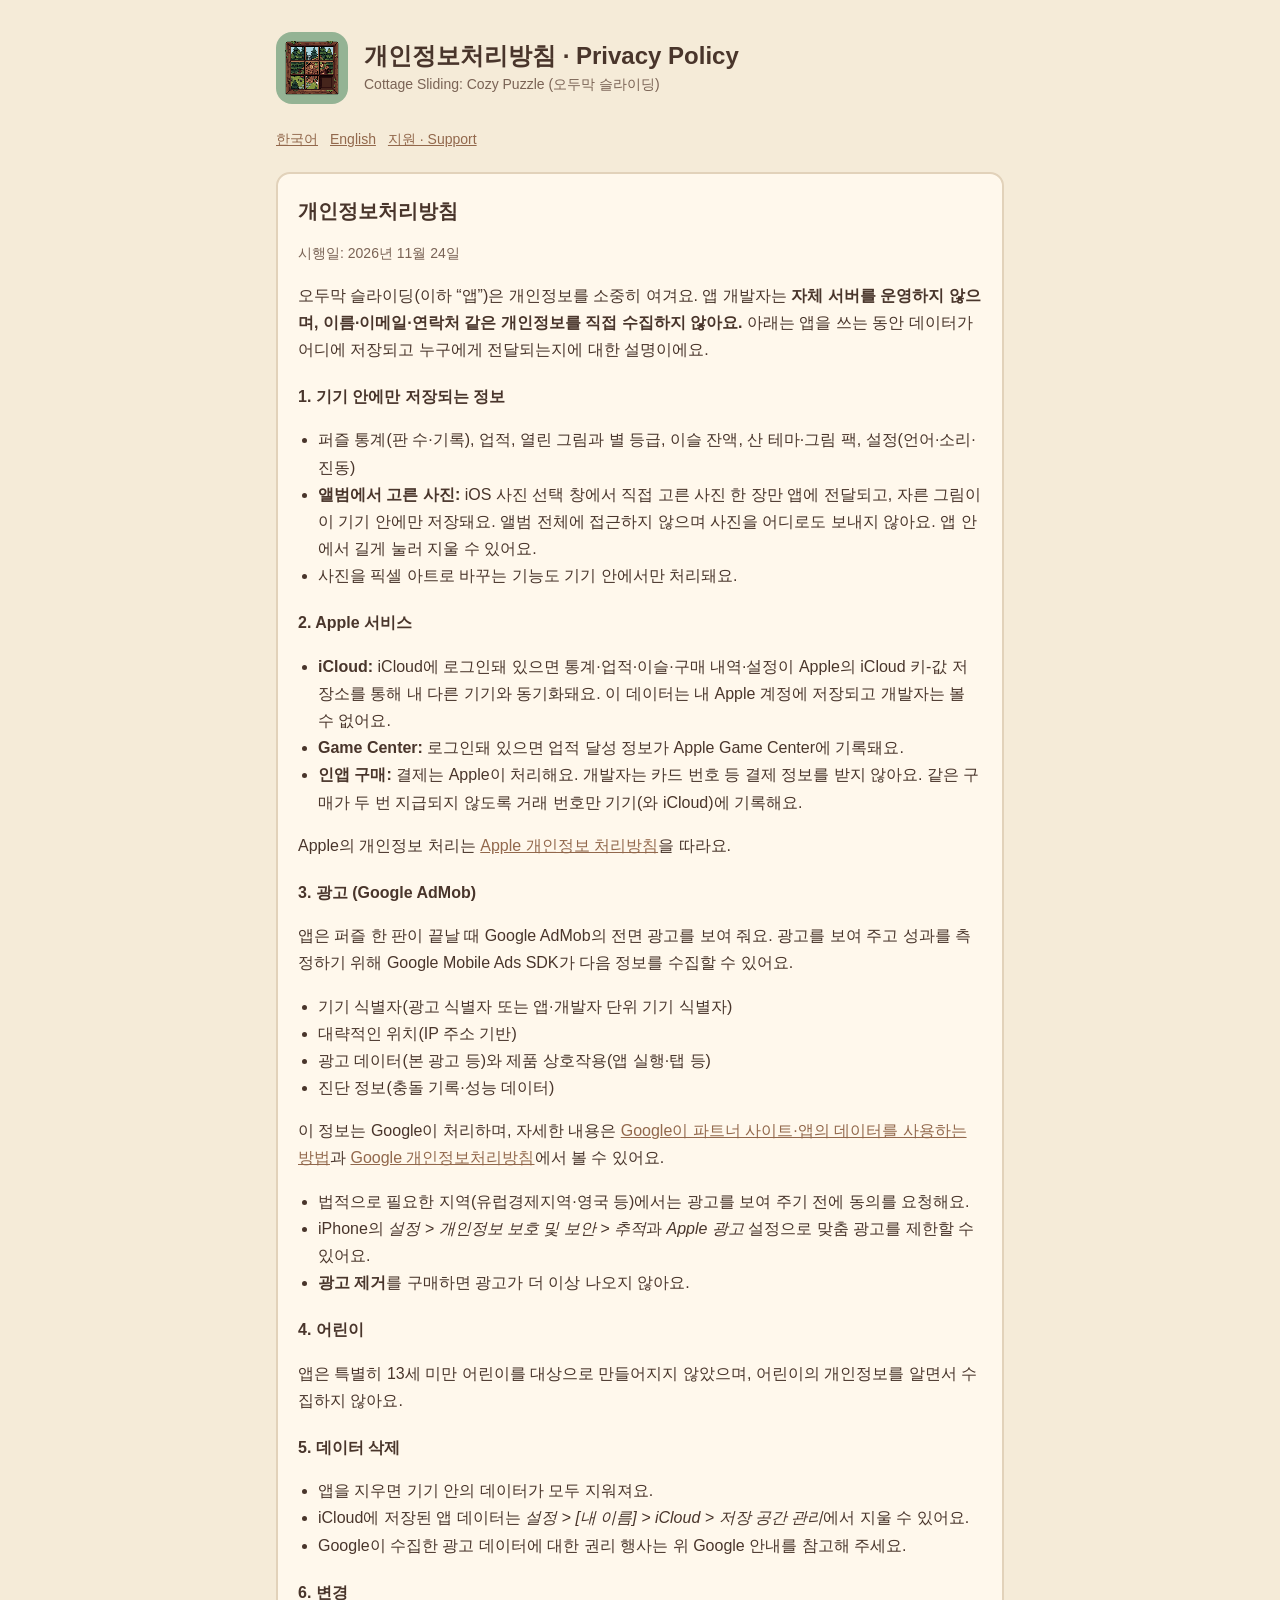
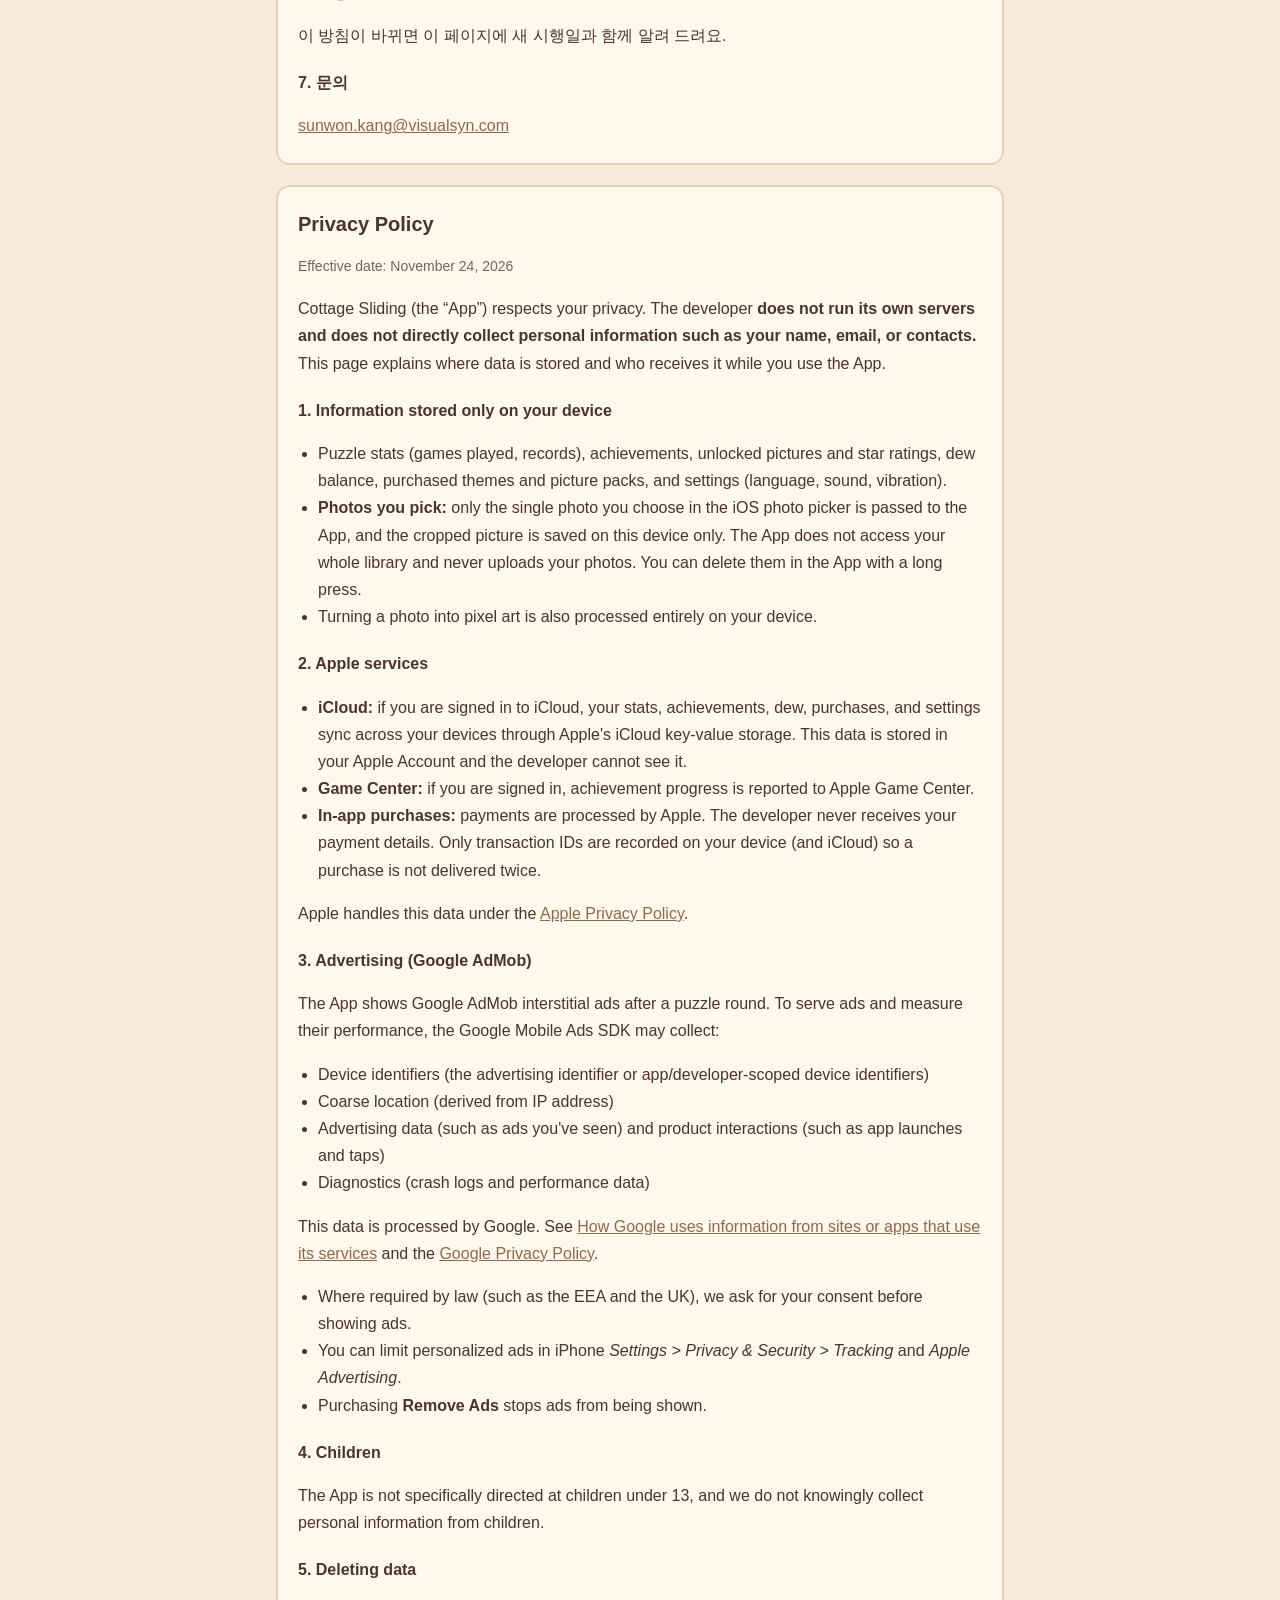
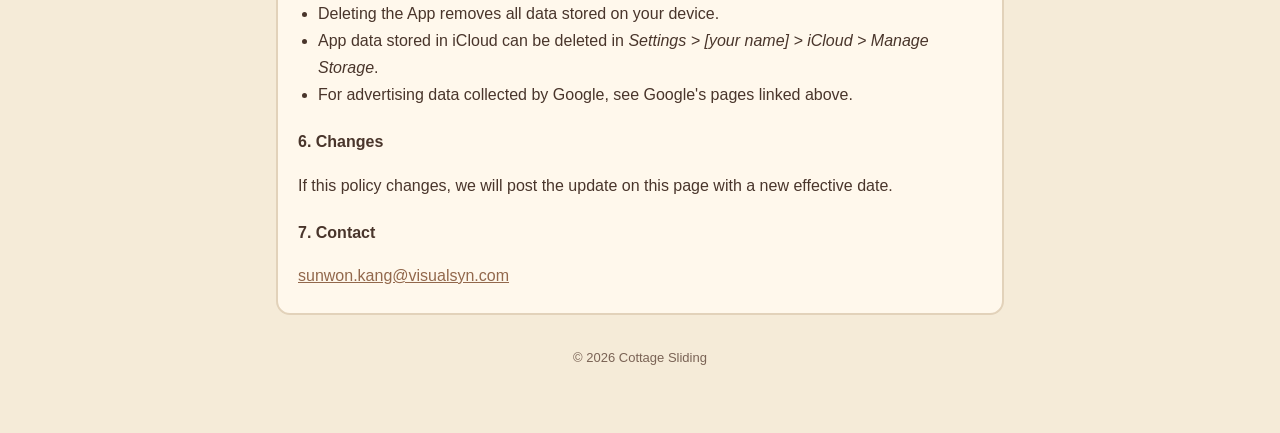
==== privacy.html @ 7bee7ee9 "Cottage Sliding: support page, privacy policy, app-ads.txt" ====
<!doctype html>
<html lang="ko">
<head>
<meta charset="utf-8">
<meta name="viewport" content="width=device-width, initial-scale=1">
<title>Privacy Policy · Cottage Sliding</title>
<meta name="description" content="Cottage Sliding: Cozy Puzzle 개인정보처리방침 · Privacy Policy">
<link rel="icon" href="icon.png">
<link rel="stylesheet" href="style.css">
</head>
<body>
<main>
  <header class="app">
    <img src="icon.png" alt="">
    <div>
      <h1>개인정보처리방침 · Privacy Policy</h1>
      <p>Cottage Sliding: Cozy Puzzle (오두막 슬라이딩)</p>
    </div>
  </header>
  <nav class="lang"><a href="#ko">한국어</a><a href="#en">English</a><a href="index.html">지원 · Support</a></nav>

  <section class="card" id="ko">
    <h2>개인정보처리방침</h2>
    <p class="muted">시행일: 2026년 11월 24일</p>
    <p>오두막 슬라이딩(이하 “앱”)은 개인정보를 소중히 여겨요. 앱 개발자는 <strong>자체 서버를 운영하지 않으며, 이름·이메일·연락처 같은 개인정보를 직접 수집하지 않아요.</strong> 아래는 앱을 쓰는 동안 데이터가 어디에 저장되고 누구에게 전달되는지에 대한 설명이에요.</p>

    <h3>1. 기기 안에만 저장되는 정보</h3>
    <ul>
      <li>퍼즐 통계(판 수·기록), 업적, 열린 그림과 별 등급, 이슬 잔액, 산 테마·그림 팩, 설정(언어·소리·진동)</li>
      <li><strong>앨범에서 고른 사진:</strong> iOS 사진 선택 창에서 직접 고른 사진 한 장만 앱에 전달되고, 자른 그림이 이 기기 안에만 저장돼요. 앨범 전체에 접근하지 않으며 사진을 어디로도 보내지 않아요. 앱 안에서 길게 눌러 지울 수 있어요.</li>
      <li>사진을 픽셀 아트로 바꾸는 기능도 기기 안에서만 처리돼요.</li>
    </ul>

    <h3>2. Apple 서비스</h3>
    <ul>
      <li><strong>iCloud:</strong> iCloud에 로그인돼 있으면 통계·업적·이슬·구매 내역·설정이 Apple의 iCloud 키-값 저장소를 통해 내 다른 기기와 동기화돼요. 이 데이터는 내 Apple 계정에 저장되고 개발자는 볼 수 없어요.</li>
      <li><strong>Game Center:</strong> 로그인돼 있으면 업적 달성 정보가 Apple Game Center에 기록돼요.</li>
      <li><strong>인앱 구매:</strong> 결제는 Apple이 처리해요. 개발자는 카드 번호 등 결제 정보를 받지 않아요. 같은 구매가 두 번 지급되지 않도록 거래 번호만 기기(와 iCloud)에 기록해요.</li>
    </ul>
    <p>Apple의 개인정보 처리는 <a href="https://www.apple.com/kr/legal/privacy/" rel="noopener">Apple 개인정보 처리방침</a>을 따라요.</p>

    <h3>3. 광고 (Google AdMob)</h3>
    <p>앱은 퍼즐 한 판이 끝날 때 Google AdMob의 전면 광고를 보여 줘요. 광고를 보여 주고 성과를 측정하기 위해 Google Mobile Ads SDK가 다음 정보를 수집할 수 있어요.</p>
    <ul>
      <li>기기 식별자(광고 식별자 또는 앱·개발자 단위 기기 식별자)</li>
      <li>대략적인 위치(IP 주소 기반)</li>
      <li>광고 데이터(본 광고 등)와 제품 상호작용(앱 실행·탭 등)</li>
      <li>진단 정보(충돌 기록·성능 데이터)</li>
    </ul>
    <p>이 정보는 Google이 처리하며, 자세한 내용은 <a href="https://policies.google.com/technologies/partner-sites" rel="noopener">Google이 파트너 사이트·앱의 데이터를 사용하는 방법</a>과 <a href="https://policies.google.com/privacy" rel="noopener">Google 개인정보처리방침</a>에서 볼 수 있어요.</p>
    <ul>
      <li>법적으로 필요한 지역(유럽경제지역·영국 등)에서는 광고를 보여 주기 전에 동의를 요청해요.</li>
      <li>iPhone의 <em>설정 &gt; 개인정보 보호 및 보안 &gt; 추적</em>과 <em>Apple 광고</em> 설정으로 맞춤 광고를 제한할 수 있어요.</li>
      <li><strong>광고 제거</strong>를 구매하면 광고가 더 이상 나오지 않아요.</li>
    </ul>

    <h3>4. 어린이</h3>
    <p>앱은 특별히 13세 미만 어린이를 대상으로 만들어지지 않았으며, 어린이의 개인정보를 알면서 수집하지 않아요.</p>

    <h3>5. 데이터 삭제</h3>
    <ul>
      <li>앱을 지우면 기기 안의 데이터가 모두 지워져요.</li>
      <li>iCloud에 저장된 앱 데이터는 <em>설정 &gt; [내 이름] &gt; iCloud &gt; 저장 공간 관리</em>에서 지울 수 있어요.</li>
      <li>Google이 수집한 광고 데이터에 대한 권리 행사는 위 Google 안내를 참고해 주세요.</li>
    </ul>

    <h3>6. 변경</h3>
    <p>이 방침이 바뀌면 이 페이지에 새 시행일과 함께 알려 드려요.</p>

    <h3>7. 문의</h3>
    <p><a href="mailto:sunwon.kang@visualsyn.com">sunwon.kang@visualsyn.com</a></p>
  </section>

  <section class="card" id="en">
    <h2>Privacy Policy</h2>
    <p class="muted">Effective date: November 24, 2026</p>
    <p>Cottage Sliding (the “App”) respects your privacy. The developer <strong>does not run its own servers and does not directly collect personal information such as your name, email, or contacts.</strong> This page explains where data is stored and who receives it while you use the App.</p>

    <h3>1. Information stored only on your device</h3>
    <ul>
      <li>Puzzle stats (games played, records), achievements, unlocked pictures and star ratings, dew balance, purchased themes and picture packs, and settings (language, sound, vibration).</li>
      <li><strong>Photos you pick:</strong> only the single photo you choose in the iOS photo picker is passed to the App, and the cropped picture is saved on this device only. The App does not access your whole library and never uploads your photos. You can delete them in the App with a long press.</li>
      <li>Turning a photo into pixel art is also processed entirely on your device.</li>
    </ul>

    <h3>2. Apple services</h3>
    <ul>
      <li><strong>iCloud:</strong> if you are signed in to iCloud, your stats, achievements, dew, purchases, and settings sync across your devices through Apple's iCloud key-value storage. This data is stored in your Apple Account and the developer cannot see it.</li>
      <li><strong>Game Center:</strong> if you are signed in, achievement progress is reported to Apple Game Center.</li>
      <li><strong>In-app purchases:</strong> payments are processed by Apple. The developer never receives your payment details. Only transaction IDs are recorded on your device (and iCloud) so a purchase is not delivered twice.</li>
    </ul>
    <p>Apple handles this data under the <a href="https://www.apple.com/legal/privacy/" rel="noopener">Apple Privacy Policy</a>.</p>

    <h3>3. Advertising (Google AdMob)</h3>
    <p>The App shows Google AdMob interstitial ads after a puzzle round. To serve ads and measure their performance, the Google Mobile Ads SDK may collect:</p>
    <ul>
      <li>Device identifiers (the advertising identifier or app/developer-scoped device identifiers)</li>
      <li>Coarse location (derived from IP address)</li>
      <li>Advertising data (such as ads you've seen) and product interactions (such as app launches and taps)</li>
      <li>Diagnostics (crash logs and performance data)</li>
    </ul>
    <p>This data is processed by Google. See <a href="https://policies.google.com/technologies/partner-sites" rel="noopener">How Google uses information from sites or apps that use its services</a> and the <a href="https://policies.google.com/privacy" rel="noopener">Google Privacy Policy</a>.</p>
    <ul>
      <li>Where required by law (such as the EEA and the UK), we ask for your consent before showing ads.</li>
      <li>You can limit personalized ads in iPhone <em>Settings &gt; Privacy &amp; Security &gt; Tracking</em> and <em>Apple Advertising</em>.</li>
      <li>Purchasing <strong>Remove Ads</strong> stops ads from being shown.</li>
    </ul>

    <h3>4. Children</h3>
    <p>The App is not specifically directed at children under 13, and we do not knowingly collect personal information from children.</p>

    <h3>5. Deleting data</h3>
    <ul>
      <li>Deleting the App removes all data stored on your device.</li>
      <li>App data stored in iCloud can be deleted in <em>Settings &gt; [your name] &gt; iCloud &gt; Manage Storage</em>.</li>
      <li>For advertising data collected by Google, see Google's pages linked above.</li>
    </ul>

    <h3>6. Changes</h3>
    <p>If this policy changes, we will post the update on this page with a new effective date.</p>

    <h3>7. Contact</h3>
    <p><a href="mailto:sunwon.kang@visualsyn.com">sunwon.kang@visualsyn.com</a></p>
  </section>

  <footer>© 2026 Cottage Sliding</footer>
</main>
</body>
</html>
---- style.css ----
:root {
  --bg: #F5EBD8;
  --card: #FFF8EC;
  --ink: #49352B;
  --soft: #7A6355;
  --wood: #92684C;
  --green: #73946A;
  --line: #E2D2BA;
}
@media (prefers-color-scheme: dark) {
  :root {
    --bg: #211A15;
    --card: #2D241E;
    --ink: #F3E7D3;
    --soft: #CDBBA6;
    --wood: #C99B78;
    --green: #9DBE93;
    --line: #4A3D33;
  }
}
* { box-sizing: border-box; }
html { -webkit-text-size-adjust: 100%; }
body {
  margin: 0;
  background: var(--bg);
  color: var(--ink);
  font: 16px/1.7 -apple-system, BlinkMacSystemFont, "Apple SD Gothic Neo", "Noto Sans KR", "Segoe UI", sans-serif;
}
main { max-width: 760px; margin: 0 auto; padding: 32px 16px 64px; }
header.app { display: flex; align-items: center; gap: 16px; margin-bottom: 24px; }
header.app img { width: 72px; height: 72px; border-radius: 16px; image-rendering: pixelated; }
header.app h1 { margin: 0; font-size: 24px; line-height: 1.3; }
header.app p { margin: 2px 0 0; color: var(--soft); font-size: 14px; }
nav.lang { margin: 0 0 20px; font-size: 14px; }
nav.lang a { color: var(--wood); margin-right: 12px; }
section.card {
  background: var(--card);
  border: 2px solid var(--line);
  border-radius: 14px;
  padding: 20px 20px 8px;
  margin-bottom: 20px;
}
h2 { font-size: 20px; margin: 0 0 12px; }
h3 { font-size: 16px; margin: 20px 0 6px; }
p, li { color: var(--ink); }
ul { padding-left: 20px; }
a { color: var(--wood); }
.muted { color: var(--soft); font-size: 14px; }
footer { color: var(--soft); font-size: 13px; text-align: center; margin-top: 32px; }
table { width: 100%; border-collapse: collapse; font-size: 14px; margin: 8px 0 16px; }
th, td { text-align: left; padding: 8px 6px; border-bottom: 1px solid var(--line); vertical-align: top; }
th { color: var(--soft); font-weight: 600; }
.table-wrap { overflow-x: auto; }
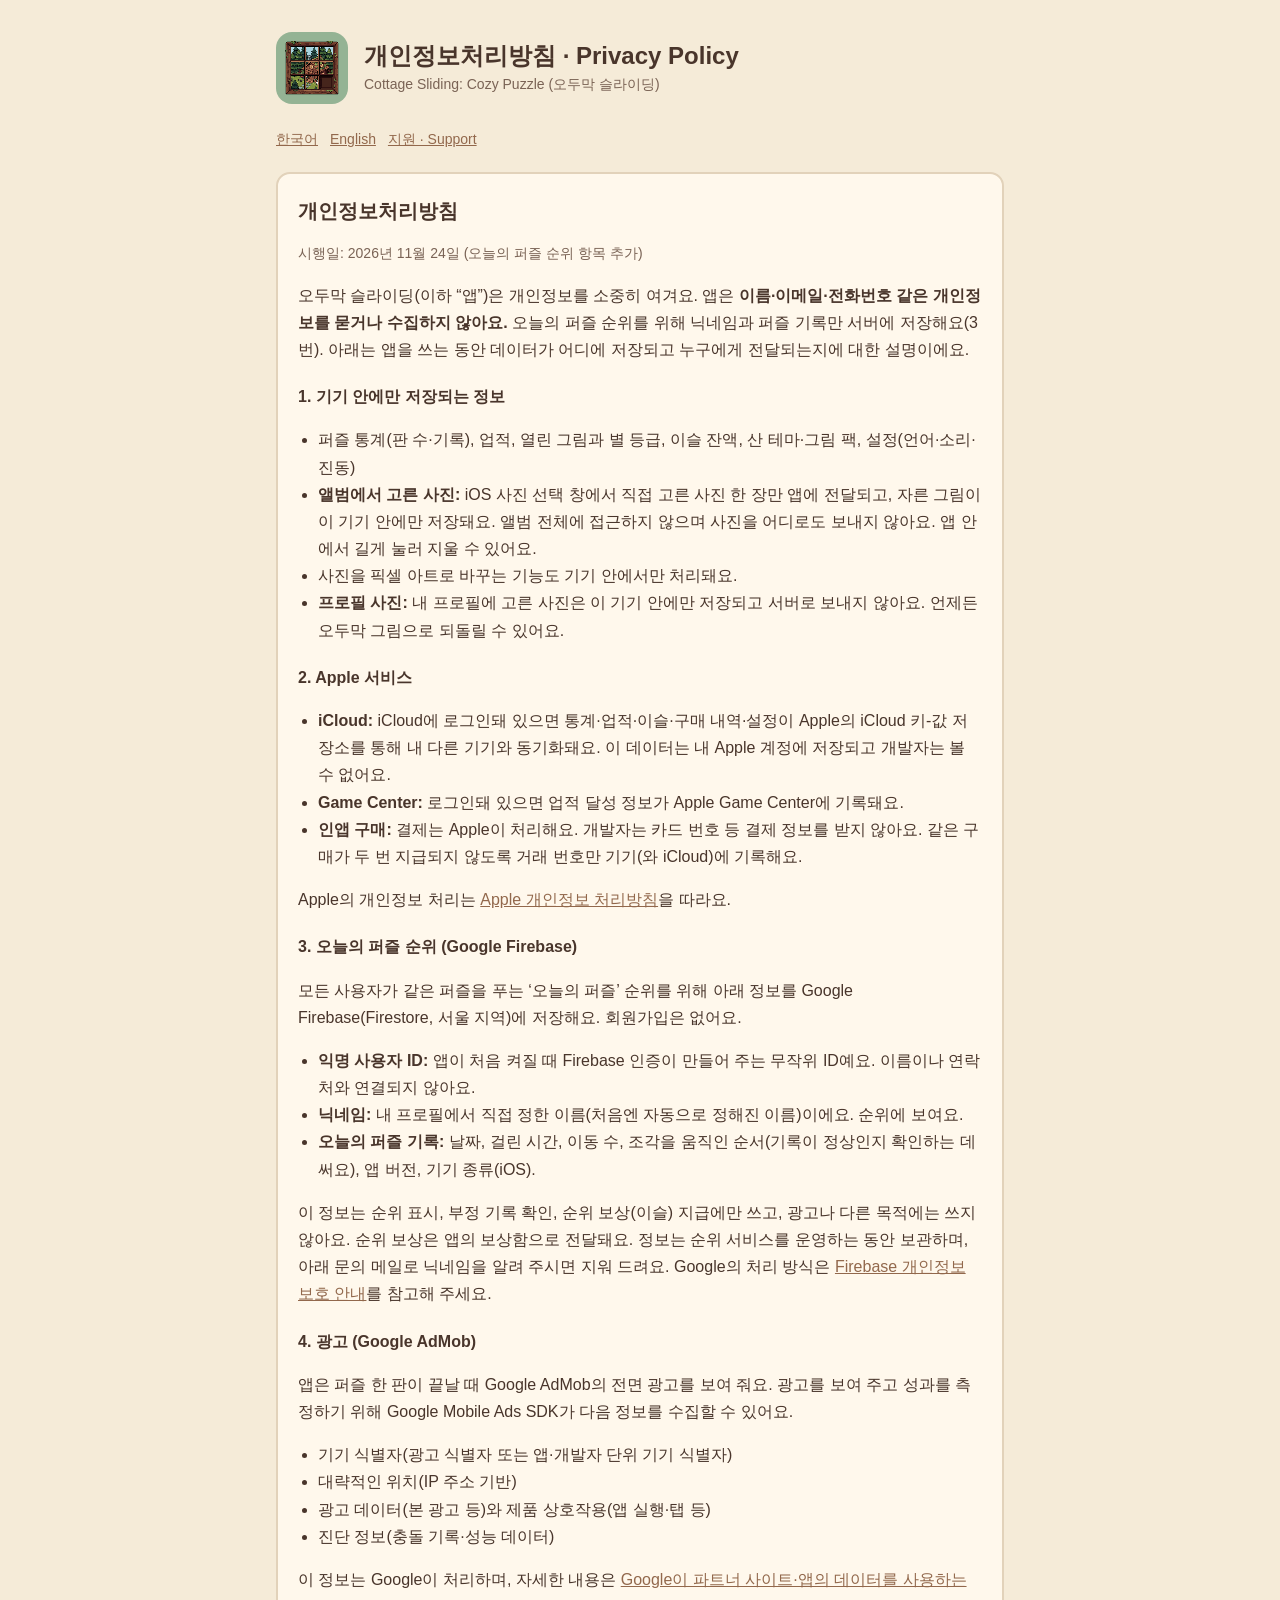
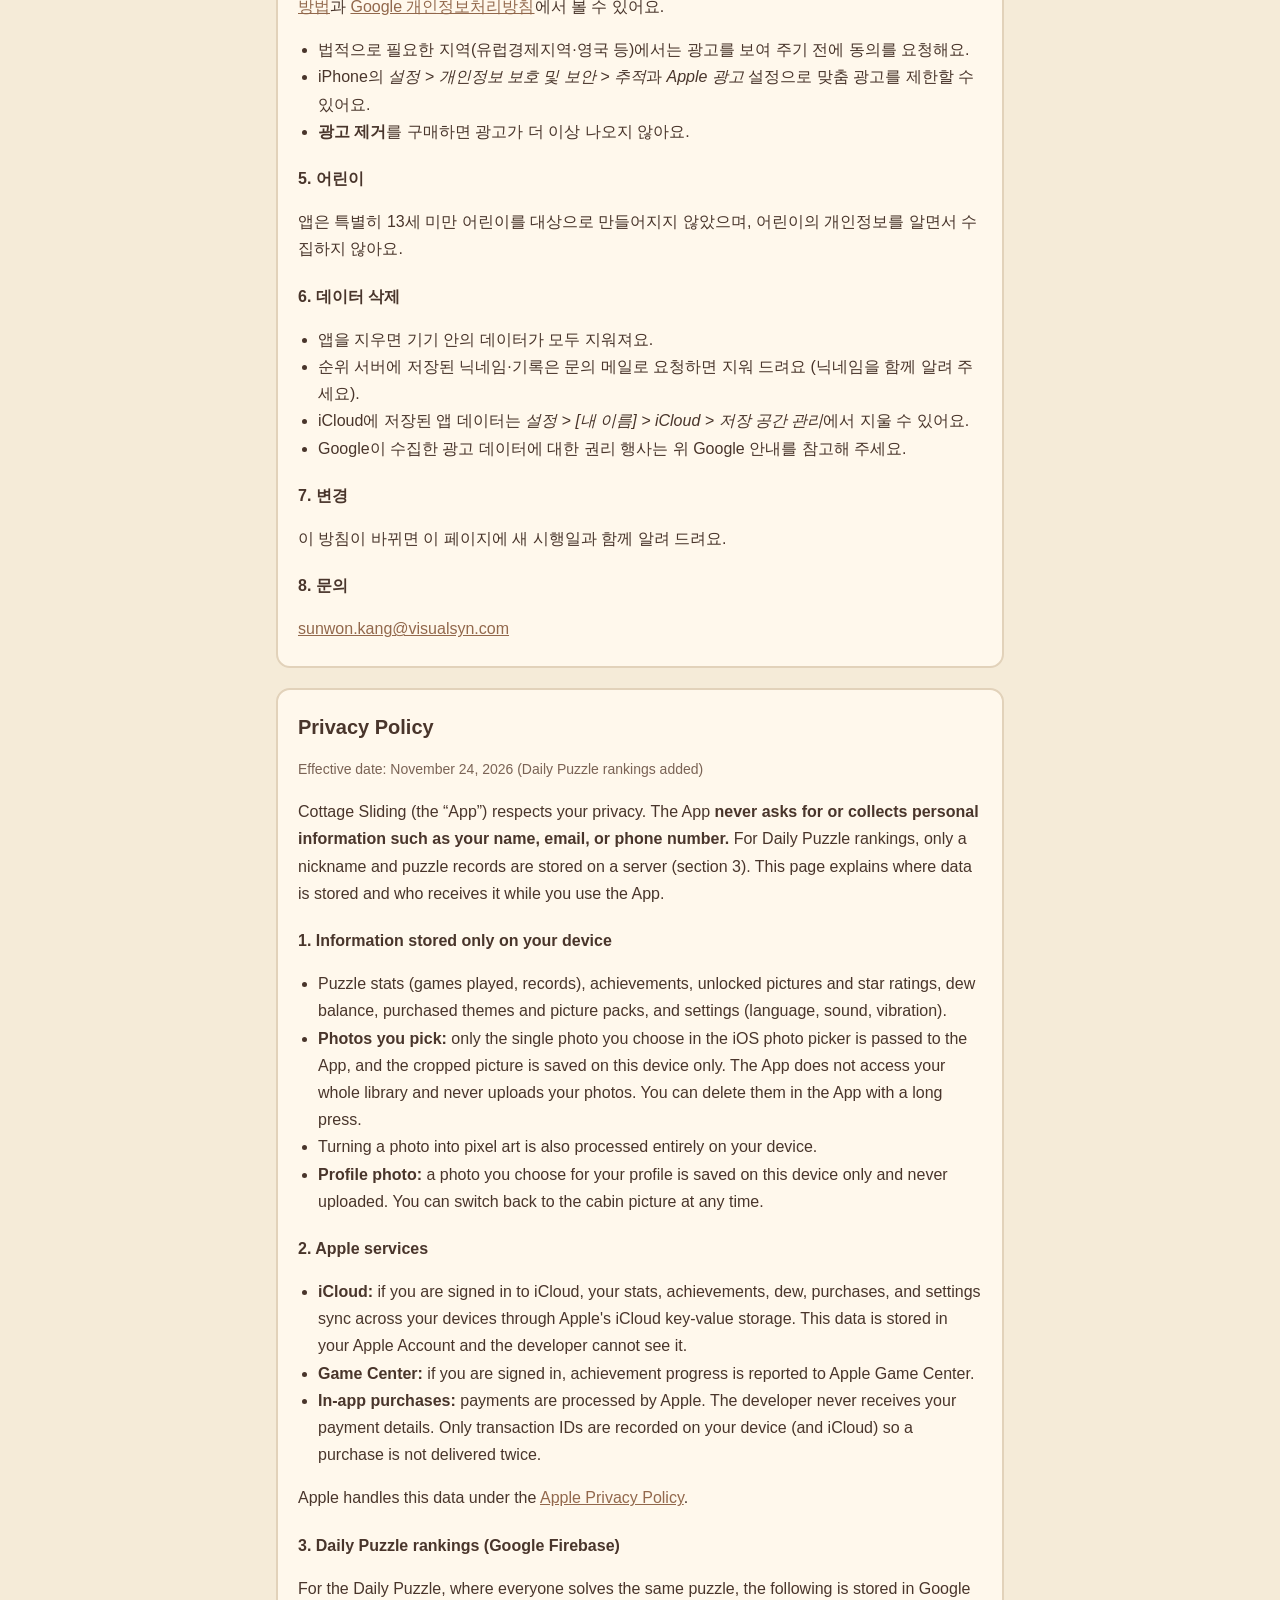
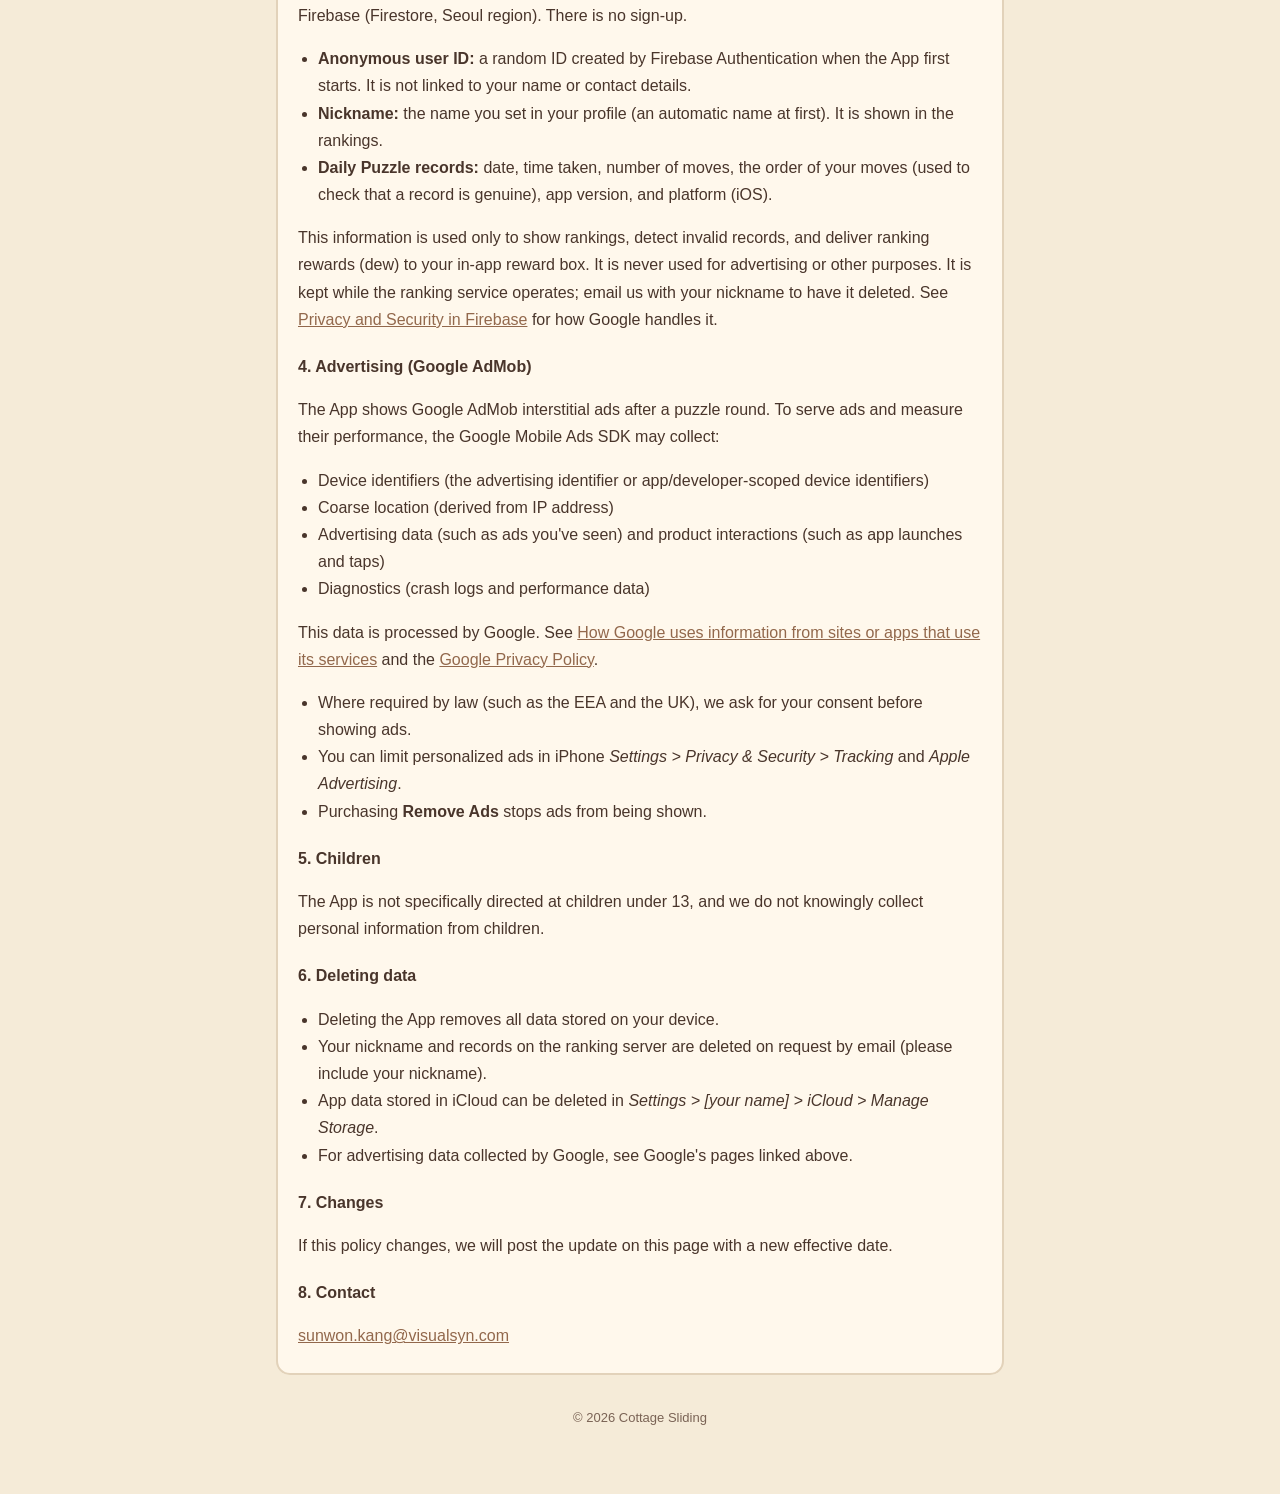
==== commit df4a137b: "개인정보처리방침: 오늘의 퍼즐 순위(Firebase) 항목 추가, 프로필 사진은 기기 안에만 Co-Authored-By: Claude Opus 5.5 <noreply@anthrop" ====
--- a/privacy.html
+++ b/privacy.html
@@ -21,14 +21,15 @@
 
   <section class="card" id="ko">
     <h2>개인정보처리방침</h2>
-    <p class="muted">시행일: 2026년 11월 24일</p>
-    <p>오두막 슬라이딩(이하 “앱”)은 개인정보를 소중히 여겨요. 앱 개발자는 <strong>자체 서버를 운영하지 않으며, 이름·이메일·연락처 같은 개인정보를 직접 수집하지 않아요.</strong> 아래는 앱을 쓰는 동안 데이터가 어디에 저장되고 누구에게 전달되는지에 대한 설명이에요.</p>
+    <p class="muted">시행일: 2026년 11월 24일 (오늘의 퍼즐 순위 항목 추가)</p>
+    <p>오두막 슬라이딩(이하 “앱”)은 개인정보를 소중히 여겨요. 앱은 <strong>이름·이메일·전화번호 같은 개인정보를 묻거나 수집하지 않아요.</strong> 오늘의 퍼즐 순위를 위해 닉네임과 퍼즐 기록만 서버에 저장해요(3번). 아래는 앱을 쓰는 동안 데이터가 어디에 저장되고 누구에게 전달되는지에 대한 설명이에요.</p>
 
     <h3>1. 기기 안에만 저장되는 정보</h3>
     <ul>
       <li>퍼즐 통계(판 수·기록), 업적, 열린 그림과 별 등급, 이슬 잔액, 산 테마·그림 팩, 설정(언어·소리·진동)</li>
       <li><strong>앨범에서 고른 사진:</strong> iOS 사진 선택 창에서 직접 고른 사진 한 장만 앱에 전달되고, 자른 그림이 이 기기 안에만 저장돼요. 앨범 전체에 접근하지 않으며 사진을 어디로도 보내지 않아요. 앱 안에서 길게 눌러 지울 수 있어요.</li>
       <li>사진을 픽셀 아트로 바꾸는 기능도 기기 안에서만 처리돼요.</li>
+      <li><strong>프로필 사진:</strong> 내 프로필에 고른 사진은 이 기기 안에만 저장되고 서버로 보내지 않아요. 언제든 오두막 그림으로 되돌릴 수 있어요.</li>
     </ul>
 
     <h3>2. Apple 서비스</h3>
@@ -39,7 +40,16 @@
     </ul>
     <p>Apple의 개인정보 처리는 <a href="https://www.apple.com/kr/legal/privacy/" rel="noopener">Apple 개인정보 처리방침</a>을 따라요.</p>
 
-    <h3>3. 광고 (Google AdMob)</h3>
+    <h3>3. 오늘의 퍼즐 순위 (Google Firebase)</h3>
+    <p>모든 사용자가 같은 퍼즐을 푸는 ‘오늘의 퍼즐’ 순위를 위해 아래 정보를 Google Firebase(Firestore, 서울 지역)에 저장해요. 회원가입은 없어요.</p>
+    <ul>
+      <li><strong>익명 사용자 ID:</strong> 앱이 처음 켜질 때 Firebase 인증이 만들어 주는 무작위 ID예요. 이름이나 연락처와 연결되지 않아요.</li>
+      <li><strong>닉네임:</strong> 내 프로필에서 직접 정한 이름(처음엔 자동으로 정해진 이름)이에요. 순위에 보여요.</li>
+      <li><strong>오늘의 퍼즐 기록:</strong> 날짜, 걸린 시간, 이동 수, 조각을 움직인 순서(기록이 정상인지 확인하는 데 써요), 앱 버전, 기기 종류(iOS).</li>
+    </ul>
+    <p>이 정보는 순위 표시, 부정 기록 확인, 순위 보상(이슬) 지급에만 쓰고, 광고나 다른 목적에는 쓰지 않아요. 순위 보상은 앱의 보상함으로 전달돼요. 정보는 순위 서비스를 운영하는 동안 보관하며, 아래 문의 메일로 닉네임을 알려 주시면 지워 드려요. Google의 처리 방식은 <a href="https://firebase.google.com/support/privacy" rel="noopener">Firebase 개인정보 보호 안내</a>를 참고해 주세요.</p>
+
+    <h3>4. 광고 (Google AdMob)</h3>
     <p>앱은 퍼즐 한 판이 끝날 때 Google AdMob의 전면 광고를 보여 줘요. 광고를 보여 주고 성과를 측정하기 위해 Google Mobile Ads SDK가 다음 정보를 수집할 수 있어요.</p>
     <ul>
       <li>기기 식별자(광고 식별자 또는 앱·개발자 단위 기기 식별자)</li>
@@ -54,33 +64,35 @@
       <li><strong>광고 제거</strong>를 구매하면 광고가 더 이상 나오지 않아요.</li>
     </ul>
 
-    <h3>4. 어린이</h3>
+    <h3>5. 어린이</h3>
     <p>앱은 특별히 13세 미만 어린이를 대상으로 만들어지지 않았으며, 어린이의 개인정보를 알면서 수집하지 않아요.</p>
 
-    <h3>5. 데이터 삭제</h3>
+    <h3>6. 데이터 삭제</h3>
     <ul>
       <li>앱을 지우면 기기 안의 데이터가 모두 지워져요.</li>
+      <li>순위 서버에 저장된 닉네임·기록은 문의 메일로 요청하면 지워 드려요 (닉네임을 함께 알려 주세요).</li>
       <li>iCloud에 저장된 앱 데이터는 <em>설정 &gt; [내 이름] &gt; iCloud &gt; 저장 공간 관리</em>에서 지울 수 있어요.</li>
       <li>Google이 수집한 광고 데이터에 대한 권리 행사는 위 Google 안내를 참고해 주세요.</li>
     </ul>
 
-    <h3>6. 변경</h3>
+    <h3>7. 변경</h3>
     <p>이 방침이 바뀌면 이 페이지에 새 시행일과 함께 알려 드려요.</p>
 
-    <h3>7. 문의</h3>
+    <h3>8. 문의</h3>
     <p><a href="mailto:sunwon.kang@visualsyn.com">sunwon.kang@visualsyn.com</a></p>
   </section>
 
   <section class="card" id="en">
     <h2>Privacy Policy</h2>
-    <p class="muted">Effective date: November 24, 2026</p>
-    <p>Cottage Sliding (the “App”) respects your privacy. The developer <strong>does not run its own servers and does not directly collect personal information such as your name, email, or contacts.</strong> This page explains where data is stored and who receives it while you use the App.</p>
+    <p class="muted">Effective date: November 24, 2026 (Daily Puzzle rankings added)</p>
+    <p>Cottage Sliding (the “App”) respects your privacy. The App <strong>never asks for or collects personal information such as your name, email, or phone number.</strong> For Daily Puzzle rankings, only a nickname and puzzle records are stored on a server (section 3). This page explains where data is stored and who receives it while you use the App.</p>
 
     <h3>1. Information stored only on your device</h3>
     <ul>
       <li>Puzzle stats (games played, records), achievements, unlocked pictures and star ratings, dew balance, purchased themes and picture packs, and settings (language, sound, vibration).</li>
       <li><strong>Photos you pick:</strong> only the single photo you choose in the iOS photo picker is passed to the App, and the cropped picture is saved on this device only. The App does not access your whole library and never uploads your photos. You can delete them in the App with a long press.</li>
       <li>Turning a photo into pixel art is also processed entirely on your device.</li>
+      <li><strong>Profile photo:</strong> a photo you choose for your profile is saved on this device only and never uploaded. You can switch back to the cabin picture at any time.</li>
     </ul>
 
     <h3>2. Apple services</h3>
@@ -91,7 +103,16 @@
     </ul>
     <p>Apple handles this data under the <a href="https://www.apple.com/legal/privacy/" rel="noopener">Apple Privacy Policy</a>.</p>
 
-    <h3>3. Advertising (Google AdMob)</h3>
+    <h3>3. Daily Puzzle rankings (Google Firebase)</h3>
+    <p>For the Daily Puzzle, where everyone solves the same puzzle, the following is stored in Google Firebase (Firestore, Seoul region). There is no sign-up.</p>
+    <ul>
+      <li><strong>Anonymous user ID:</strong> a random ID created by Firebase Authentication when the App first starts. It is not linked to your name or contact details.</li>
+      <li><strong>Nickname:</strong> the name you set in your profile (an automatic name at first). It is shown in the rankings.</li>
+      <li><strong>Daily Puzzle records:</strong> date, time taken, number of moves, the order of your moves (used to check that a record is genuine), app version, and platform (iOS).</li>
+    </ul>
+    <p>This information is used only to show rankings, detect invalid records, and deliver ranking rewards (dew) to your in-app reward box. It is never used for advertising or other purposes. It is kept while the ranking service operates; email us with your nickname to have it deleted. See <a href="https://firebase.google.com/support/privacy" rel="noopener">Privacy and Security in Firebase</a> for how Google handles it.</p>
+
+    <h3>4. Advertising (Google AdMob)</h3>
     <p>The App shows Google AdMob interstitial ads after a puzzle round. To serve ads and measure their performance, the Google Mobile Ads SDK may collect:</p>
     <ul>
       <li>Device identifiers (the advertising identifier or app/developer-scoped device identifiers)</li>
@@ -106,20 +127,21 @@
       <li>Purchasing <strong>Remove Ads</strong> stops ads from being shown.</li>
     </ul>
 
-    <h3>4. Children</h3>
+    <h3>5. Children</h3>
     <p>The App is not specifically directed at children under 13, and we do not knowingly collect personal information from children.</p>
 
-    <h3>5. Deleting data</h3>
+    <h3>6. Deleting data</h3>
     <ul>
       <li>Deleting the App removes all data stored on your device.</li>
+      <li>Your nickname and records on the ranking server are deleted on request by email (please include your nickname).</li>
       <li>App data stored in iCloud can be deleted in <em>Settings &gt; [your name] &gt; iCloud &gt; Manage Storage</em>.</li>
       <li>For advertising data collected by Google, see Google's pages linked above.</li>
     </ul>
 
-    <h3>6. Changes</h3>
+    <h3>7. Changes</h3>
     <p>If this policy changes, we will post the update on this page with a new effective date.</p>
 
-    <h3>7. Contact</h3>
+    <h3>8. Contact</h3>
     <p><a href="mailto:sunwon.kang@visualsyn.com">sunwon.kang@visualsyn.com</a></p>
   </section>
 
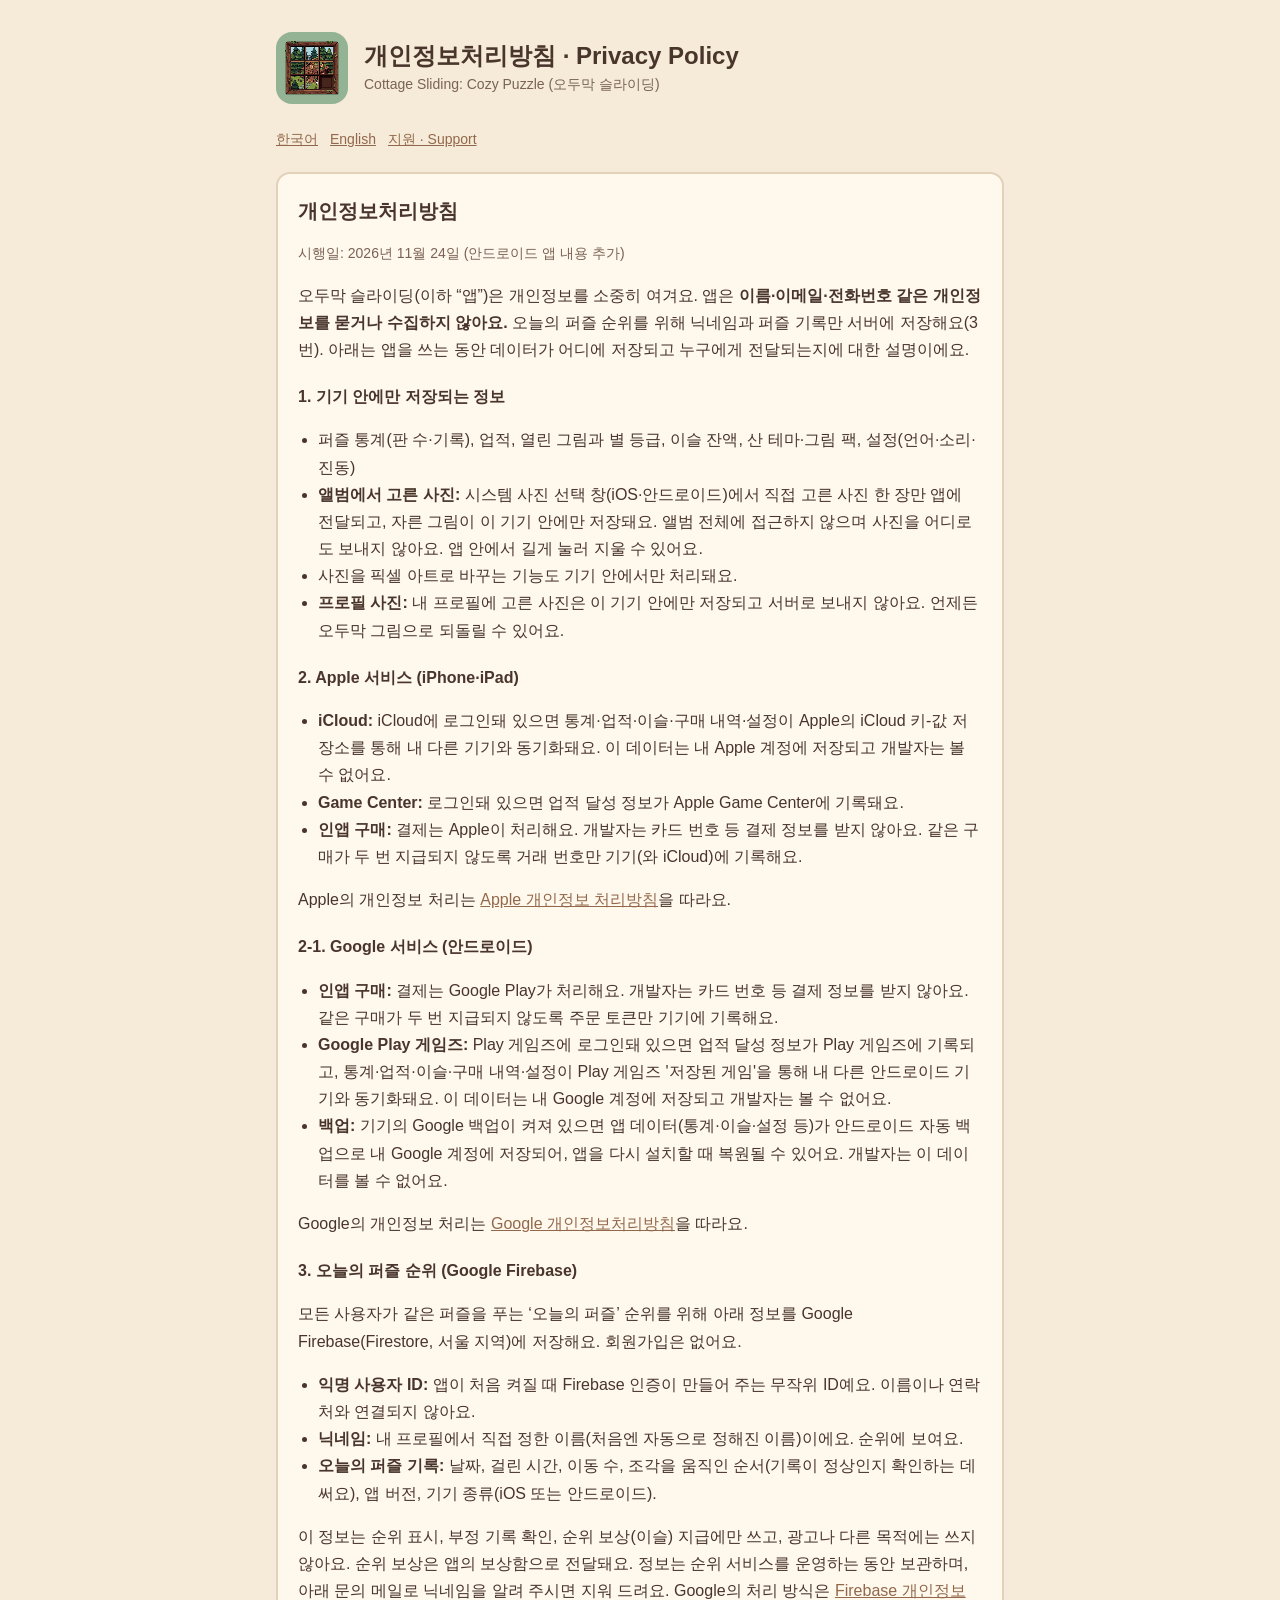
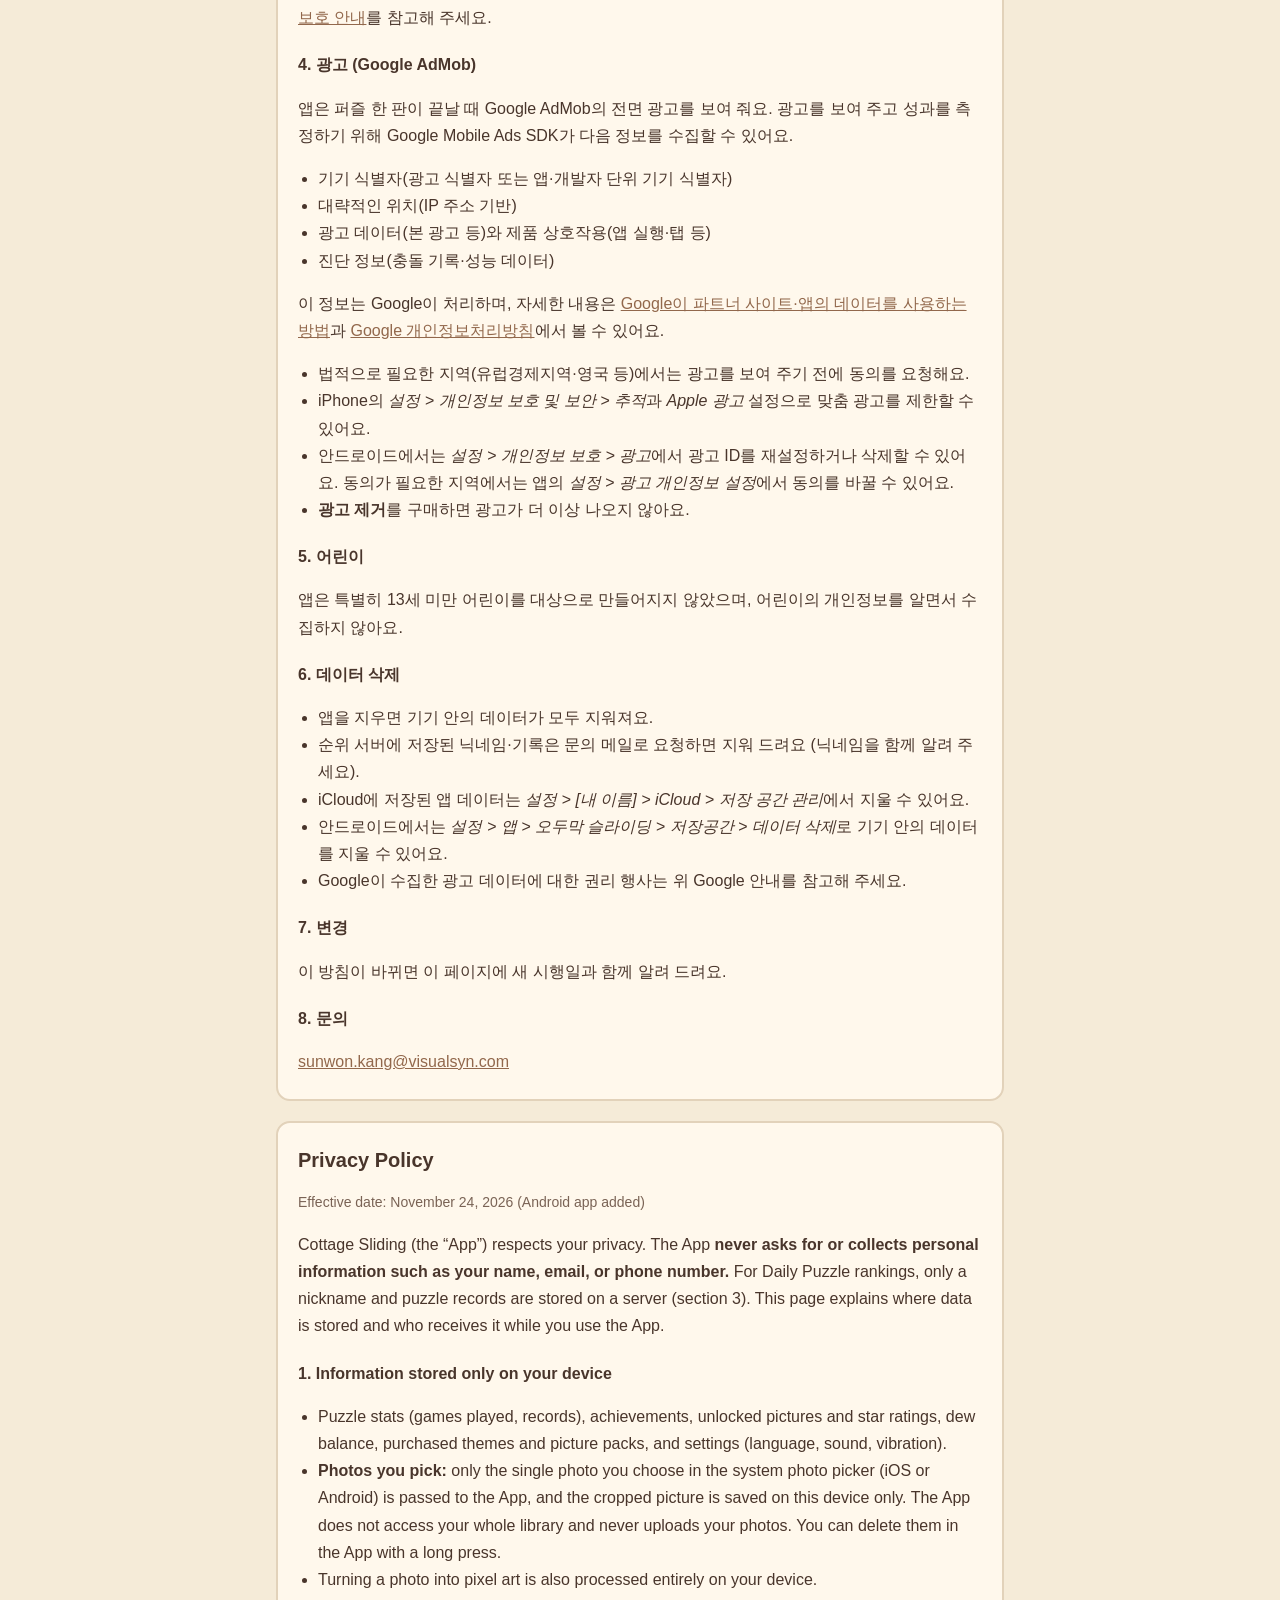
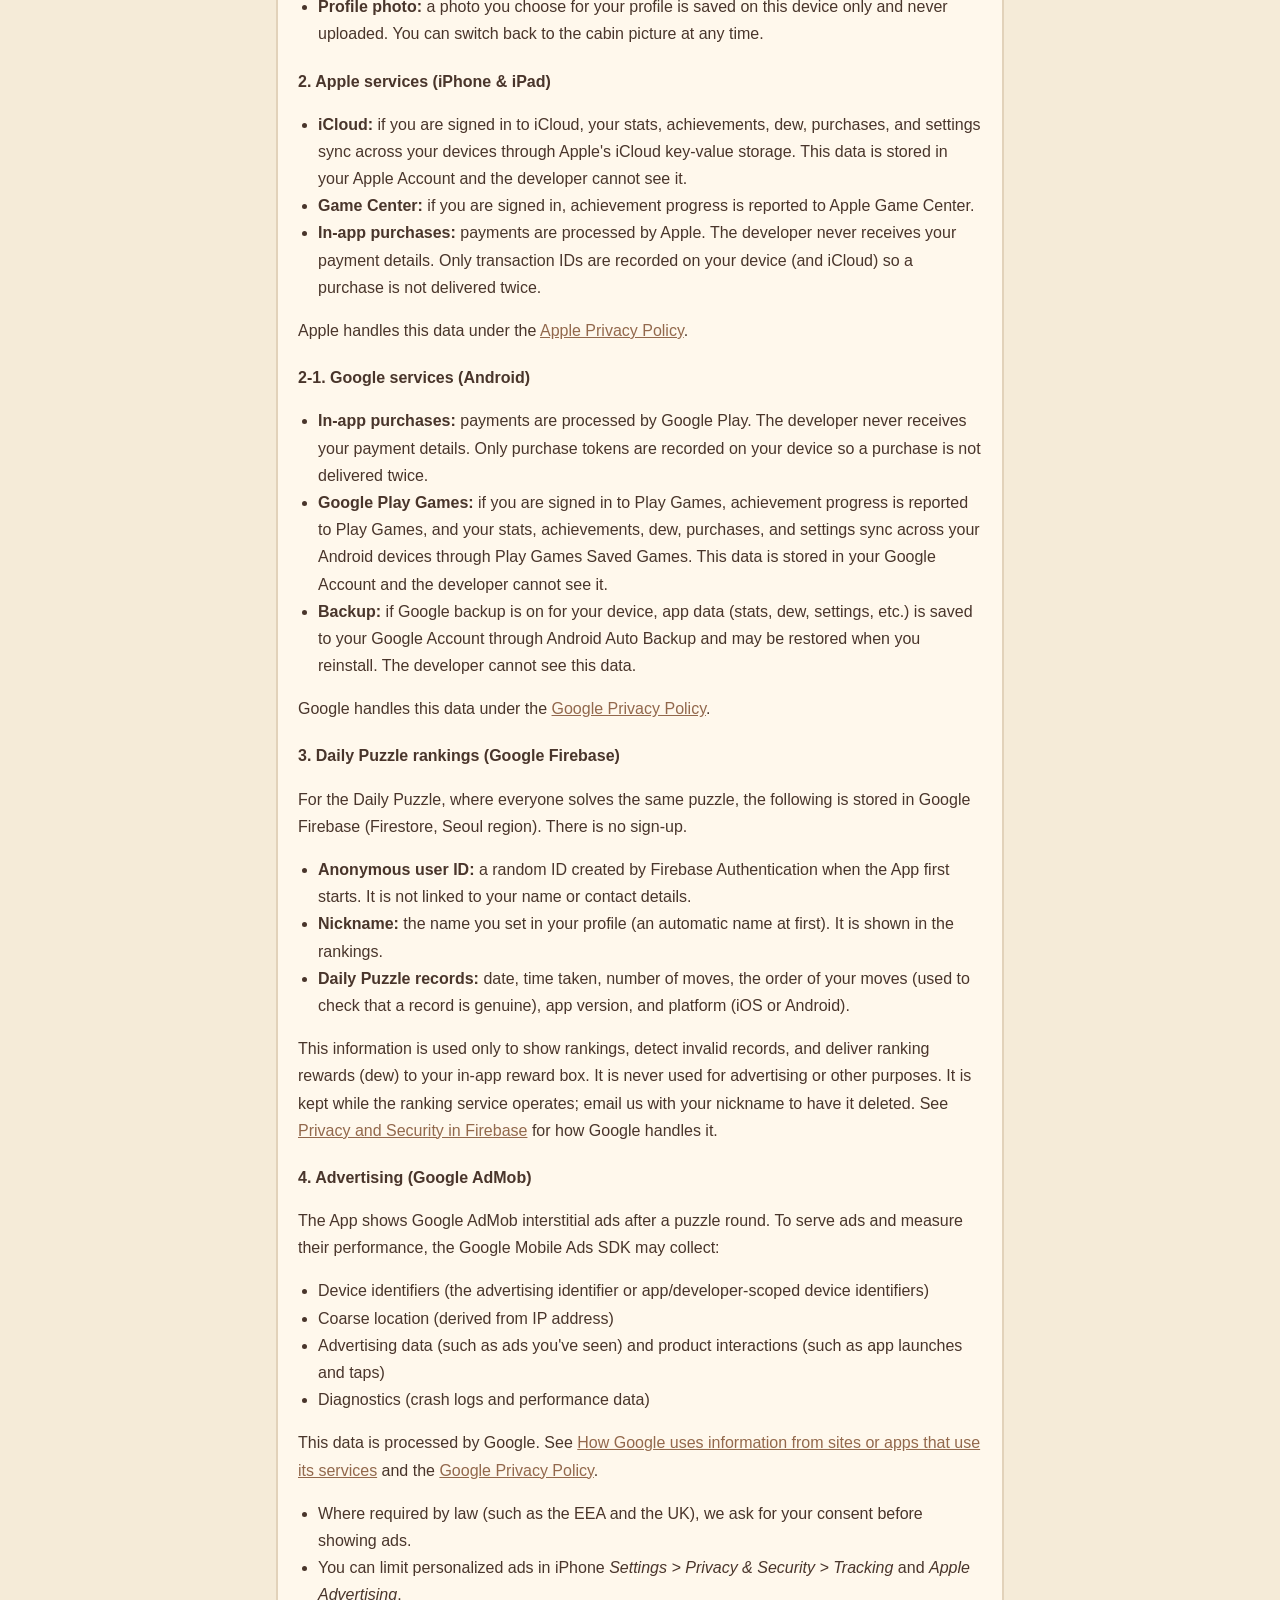
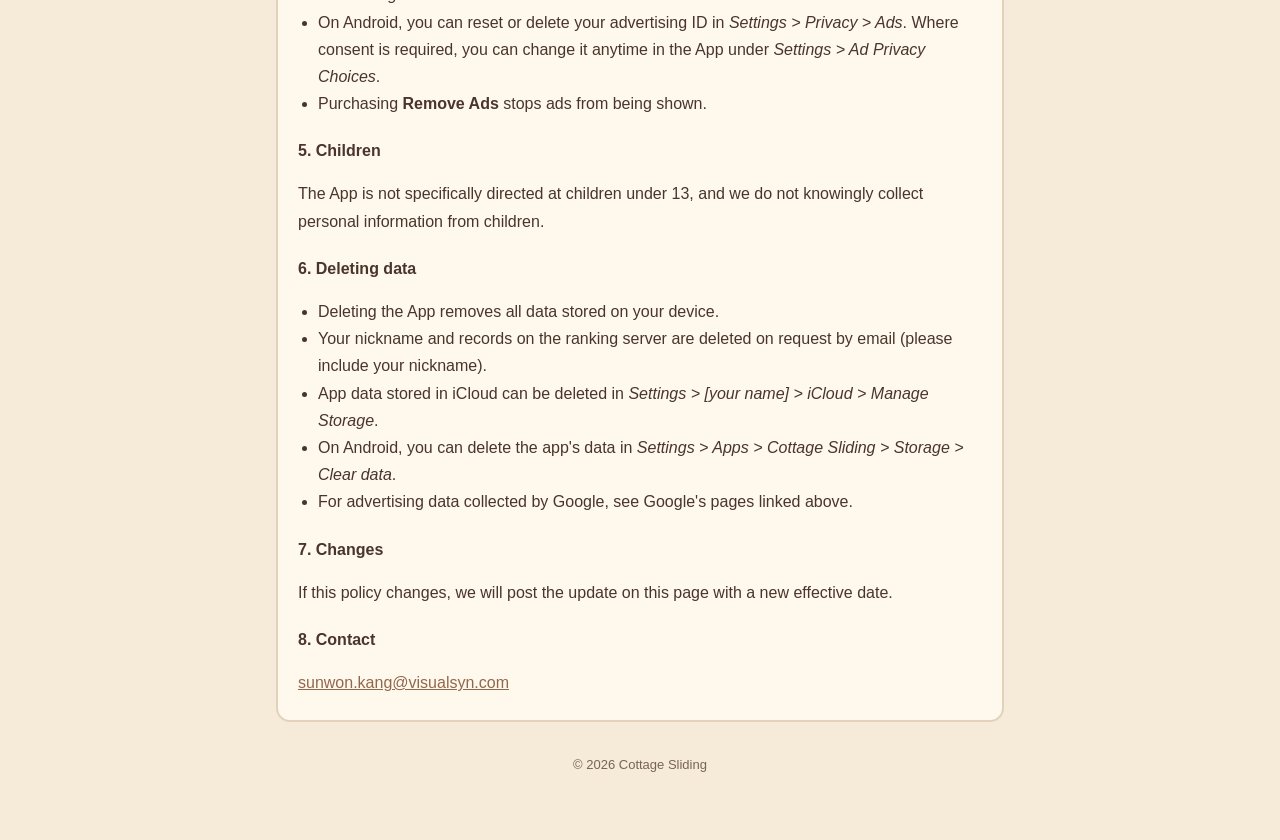
==== commit 6b130f7b: "개인정보처리방침: 안드로이드 앱·Google Play 게임즈·자동 백업 내용 추가 (시행일 2026-11-24) Co-Authored-By: Claude Opus 5.5 <nore" ====
--- a/privacy.html
+++ b/privacy.html
@@ -21,18 +21,18 @@
 
   <section class="card" id="ko">
     <h2>개인정보처리방침</h2>
-    <p class="muted">시행일: 2026년 11월 24일 (오늘의 퍼즐 순위 항목 추가)</p>
+    <p class="muted">시행일: 2026년 11월 24일 (안드로이드 앱 내용 추가)</p>
     <p>오두막 슬라이딩(이하 “앱”)은 개인정보를 소중히 여겨요. 앱은 <strong>이름·이메일·전화번호 같은 개인정보를 묻거나 수집하지 않아요.</strong> 오늘의 퍼즐 순위를 위해 닉네임과 퍼즐 기록만 서버에 저장해요(3번). 아래는 앱을 쓰는 동안 데이터가 어디에 저장되고 누구에게 전달되는지에 대한 설명이에요.</p>
 
     <h3>1. 기기 안에만 저장되는 정보</h3>
     <ul>
       <li>퍼즐 통계(판 수·기록), 업적, 열린 그림과 별 등급, 이슬 잔액, 산 테마·그림 팩, 설정(언어·소리·진동)</li>
-      <li><strong>앨범에서 고른 사진:</strong> iOS 사진 선택 창에서 직접 고른 사진 한 장만 앱에 전달되고, 자른 그림이 이 기기 안에만 저장돼요. 앨범 전체에 접근하지 않으며 사진을 어디로도 보내지 않아요. 앱 안에서 길게 눌러 지울 수 있어요.</li>
+      <li><strong>앨범에서 고른 사진:</strong> 시스템 사진 선택 창(iOS·안드로이드)에서 직접 고른 사진 한 장만 앱에 전달되고, 자른 그림이 이 기기 안에만 저장돼요. 앨범 전체에 접근하지 않으며 사진을 어디로도 보내지 않아요. 앱 안에서 길게 눌러 지울 수 있어요.</li>
       <li>사진을 픽셀 아트로 바꾸는 기능도 기기 안에서만 처리돼요.</li>
       <li><strong>프로필 사진:</strong> 내 프로필에 고른 사진은 이 기기 안에만 저장되고 서버로 보내지 않아요. 언제든 오두막 그림으로 되돌릴 수 있어요.</li>
     </ul>
 
-    <h3>2. Apple 서비스</h3>
+    <h3>2. Apple 서비스 (iPhone·iPad)</h3>
     <ul>
       <li><strong>iCloud:</strong> iCloud에 로그인돼 있으면 통계·업적·이슬·구매 내역·설정이 Apple의 iCloud 키-값 저장소를 통해 내 다른 기기와 동기화돼요. 이 데이터는 내 Apple 계정에 저장되고 개발자는 볼 수 없어요.</li>
       <li><strong>Game Center:</strong> 로그인돼 있으면 업적 달성 정보가 Apple Game Center에 기록돼요.</li>
@@ -40,12 +40,20 @@
     </ul>
     <p>Apple의 개인정보 처리는 <a href="https://www.apple.com/kr/legal/privacy/" rel="noopener">Apple 개인정보 처리방침</a>을 따라요.</p>
 
+    <h3>2-1. Google 서비스 (안드로이드)</h3>
+    <ul>
+      <li><strong>인앱 구매:</strong> 결제는 Google Play가 처리해요. 개발자는 카드 번호 등 결제 정보를 받지 않아요. 같은 구매가 두 번 지급되지 않도록 주문 토큰만 기기에 기록해요.</li>
+      <li><strong>Google Play 게임즈:</strong> Play 게임즈에 로그인돼 있으면 업적 달성 정보가 Play 게임즈에 기록되고, 통계·업적·이슬·구매 내역·설정이 Play 게임즈 '저장된 게임'을 통해 내 다른 안드로이드 기기와 동기화돼요. 이 데이터는 내 Google 계정에 저장되고 개발자는 볼 수 없어요.</li>
+      <li><strong>백업:</strong> 기기의 Google 백업이 켜져 있으면 앱 데이터(통계·이슬·설정 등)가 안드로이드 자동 백업으로 내 Google 계정에 저장되어, 앱을 다시 설치할 때 복원될 수 있어요. 개발자는 이 데이터를 볼 수 없어요.</li>
+    </ul>
+    <p>Google의 개인정보 처리는 <a href="https://policies.google.com/privacy" rel="noopener">Google 개인정보처리방침</a>을 따라요.</p>
+
     <h3>3. 오늘의 퍼즐 순위 (Google Firebase)</h3>
     <p>모든 사용자가 같은 퍼즐을 푸는 ‘오늘의 퍼즐’ 순위를 위해 아래 정보를 Google Firebase(Firestore, 서울 지역)에 저장해요. 회원가입은 없어요.</p>
     <ul>
       <li><strong>익명 사용자 ID:</strong> 앱이 처음 켜질 때 Firebase 인증이 만들어 주는 무작위 ID예요. 이름이나 연락처와 연결되지 않아요.</li>
       <li><strong>닉네임:</strong> 내 프로필에서 직접 정한 이름(처음엔 자동으로 정해진 이름)이에요. 순위에 보여요.</li>
-      <li><strong>오늘의 퍼즐 기록:</strong> 날짜, 걸린 시간, 이동 수, 조각을 움직인 순서(기록이 정상인지 확인하는 데 써요), 앱 버전, 기기 종류(iOS).</li>
+      <li><strong>오늘의 퍼즐 기록:</strong> 날짜, 걸린 시간, 이동 수, 조각을 움직인 순서(기록이 정상인지 확인하는 데 써요), 앱 버전, 기기 종류(iOS 또는 안드로이드).</li>
     </ul>
     <p>이 정보는 순위 표시, 부정 기록 확인, 순위 보상(이슬) 지급에만 쓰고, 광고나 다른 목적에는 쓰지 않아요. 순위 보상은 앱의 보상함으로 전달돼요. 정보는 순위 서비스를 운영하는 동안 보관하며, 아래 문의 메일로 닉네임을 알려 주시면 지워 드려요. Google의 처리 방식은 <a href="https://firebase.google.com/support/privacy" rel="noopener">Firebase 개인정보 보호 안내</a>를 참고해 주세요.</p>
 
@@ -61,6 +69,7 @@
     <ul>
       <li>법적으로 필요한 지역(유럽경제지역·영국 등)에서는 광고를 보여 주기 전에 동의를 요청해요.</li>
       <li>iPhone의 <em>설정 &gt; 개인정보 보호 및 보안 &gt; 추적</em>과 <em>Apple 광고</em> 설정으로 맞춤 광고를 제한할 수 있어요.</li>
+      <li>안드로이드에서는 <em>설정 &gt; 개인정보 보호 &gt; 광고</em>에서 광고 ID를 재설정하거나 삭제할 수 있어요. 동의가 필요한 지역에서는 앱의 <em>설정 &gt; 광고 개인정보 설정</em>에서 동의를 바꿀 수 있어요.</li>
       <li><strong>광고 제거</strong>를 구매하면 광고가 더 이상 나오지 않아요.</li>
     </ul>
 
@@ -72,6 +81,7 @@
       <li>앱을 지우면 기기 안의 데이터가 모두 지워져요.</li>
       <li>순위 서버에 저장된 닉네임·기록은 문의 메일로 요청하면 지워 드려요 (닉네임을 함께 알려 주세요).</li>
       <li>iCloud에 저장된 앱 데이터는 <em>설정 &gt; [내 이름] &gt; iCloud &gt; 저장 공간 관리</em>에서 지울 수 있어요.</li>
+      <li>안드로이드에서는 <em>설정 &gt; 앱 &gt; 오두막 슬라이딩 &gt; 저장공간 &gt; 데이터 삭제</em>로 기기 안의 데이터를 지울 수 있어요.</li>
       <li>Google이 수집한 광고 데이터에 대한 권리 행사는 위 Google 안내를 참고해 주세요.</li>
     </ul>
 
@@ -84,18 +94,18 @@
 
   <section class="card" id="en">
     <h2>Privacy Policy</h2>
-    <p class="muted">Effective date: November 24, 2026 (Daily Puzzle rankings added)</p>
+    <p class="muted">Effective date: November 24, 2026 (Android app added)</p>
     <p>Cottage Sliding (the “App”) respects your privacy. The App <strong>never asks for or collects personal information such as your name, email, or phone number.</strong> For Daily Puzzle rankings, only a nickname and puzzle records are stored on a server (section 3). This page explains where data is stored and who receives it while you use the App.</p>
 
     <h3>1. Information stored only on your device</h3>
     <ul>
       <li>Puzzle stats (games played, records), achievements, unlocked pictures and star ratings, dew balance, purchased themes and picture packs, and settings (language, sound, vibration).</li>
-      <li><strong>Photos you pick:</strong> only the single photo you choose in the iOS photo picker is passed to the App, and the cropped picture is saved on this device only. The App does not access your whole library and never uploads your photos. You can delete them in the App with a long press.</li>
+      <li><strong>Photos you pick:</strong> only the single photo you choose in the system photo picker (iOS or Android) is passed to the App, and the cropped picture is saved on this device only. The App does not access your whole library and never uploads your photos. You can delete them in the App with a long press.</li>
       <li>Turning a photo into pixel art is also processed entirely on your device.</li>
       <li><strong>Profile photo:</strong> a photo you choose for your profile is saved on this device only and never uploaded. You can switch back to the cabin picture at any time.</li>
     </ul>
 
-    <h3>2. Apple services</h3>
+    <h3>2. Apple services (iPhone & iPad)</h3>
     <ul>
       <li><strong>iCloud:</strong> if you are signed in to iCloud, your stats, achievements, dew, purchases, and settings sync across your devices through Apple's iCloud key-value storage. This data is stored in your Apple Account and the developer cannot see it.</li>
       <li><strong>Game Center:</strong> if you are signed in, achievement progress is reported to Apple Game Center.</li>
@@ -103,12 +113,20 @@
     </ul>
     <p>Apple handles this data under the <a href="https://www.apple.com/legal/privacy/" rel="noopener">Apple Privacy Policy</a>.</p>
 
+    <h3>2-1. Google services (Android)</h3>
+    <ul>
+      <li><strong>In-app purchases:</strong> payments are processed by Google Play. The developer never receives your payment details. Only purchase tokens are recorded on your device so a purchase is not delivered twice.</li>
+      <li><strong>Google Play Games:</strong> if you are signed in to Play Games, achievement progress is reported to Play Games, and your stats, achievements, dew, purchases, and settings sync across your Android devices through Play Games Saved Games. This data is stored in your Google Account and the developer cannot see it.</li>
+      <li><strong>Backup:</strong> if Google backup is on for your device, app data (stats, dew, settings, etc.) is saved to your Google Account through Android Auto Backup and may be restored when you reinstall. The developer cannot see this data.</li>
+    </ul>
+    <p>Google handles this data under the <a href="https://policies.google.com/privacy" rel="noopener">Google Privacy Policy</a>.</p>
+
     <h3>3. Daily Puzzle rankings (Google Firebase)</h3>
     <p>For the Daily Puzzle, where everyone solves the same puzzle, the following is stored in Google Firebase (Firestore, Seoul region). There is no sign-up.</p>
     <ul>
       <li><strong>Anonymous user ID:</strong> a random ID created by Firebase Authentication when the App first starts. It is not linked to your name or contact details.</li>
       <li><strong>Nickname:</strong> the name you set in your profile (an automatic name at first). It is shown in the rankings.</li>
-      <li><strong>Daily Puzzle records:</strong> date, time taken, number of moves, the order of your moves (used to check that a record is genuine), app version, and platform (iOS).</li>
+      <li><strong>Daily Puzzle records:</strong> date, time taken, number of moves, the order of your moves (used to check that a record is genuine), app version, and platform (iOS or Android).</li>
     </ul>
     <p>This information is used only to show rankings, detect invalid records, and deliver ranking rewards (dew) to your in-app reward box. It is never used for advertising or other purposes. It is kept while the ranking service operates; email us with your nickname to have it deleted. See <a href="https://firebase.google.com/support/privacy" rel="noopener">Privacy and Security in Firebase</a> for how Google handles it.</p>
 
@@ -124,6 +142,7 @@
     <ul>
       <li>Where required by law (such as the EEA and the UK), we ask for your consent before showing ads.</li>
       <li>You can limit personalized ads in iPhone <em>Settings &gt; Privacy &amp; Security &gt; Tracking</em> and <em>Apple Advertising</em>.</li>
+      <li>On Android, you can reset or delete your advertising ID in <em>Settings &gt; Privacy &gt; Ads</em>. Where consent is required, you can change it anytime in the App under <em>Settings &gt; Ad Privacy Choices</em>.</li>
       <li>Purchasing <strong>Remove Ads</strong> stops ads from being shown.</li>
     </ul>
 
@@ -135,6 +154,7 @@
       <li>Deleting the App removes all data stored on your device.</li>
       <li>Your nickname and records on the ranking server are deleted on request by email (please include your nickname).</li>
       <li>App data stored in iCloud can be deleted in <em>Settings &gt; [your name] &gt; iCloud &gt; Manage Storage</em>.</li>
+      <li>On Android, you can delete the app's data in <em>Settings &gt; Apps &gt; Cottage Sliding &gt; Storage &gt; Clear data</em>.</li>
       <li>For advertising data collected by Google, see Google's pages linked above.</li>
     </ul>
 
